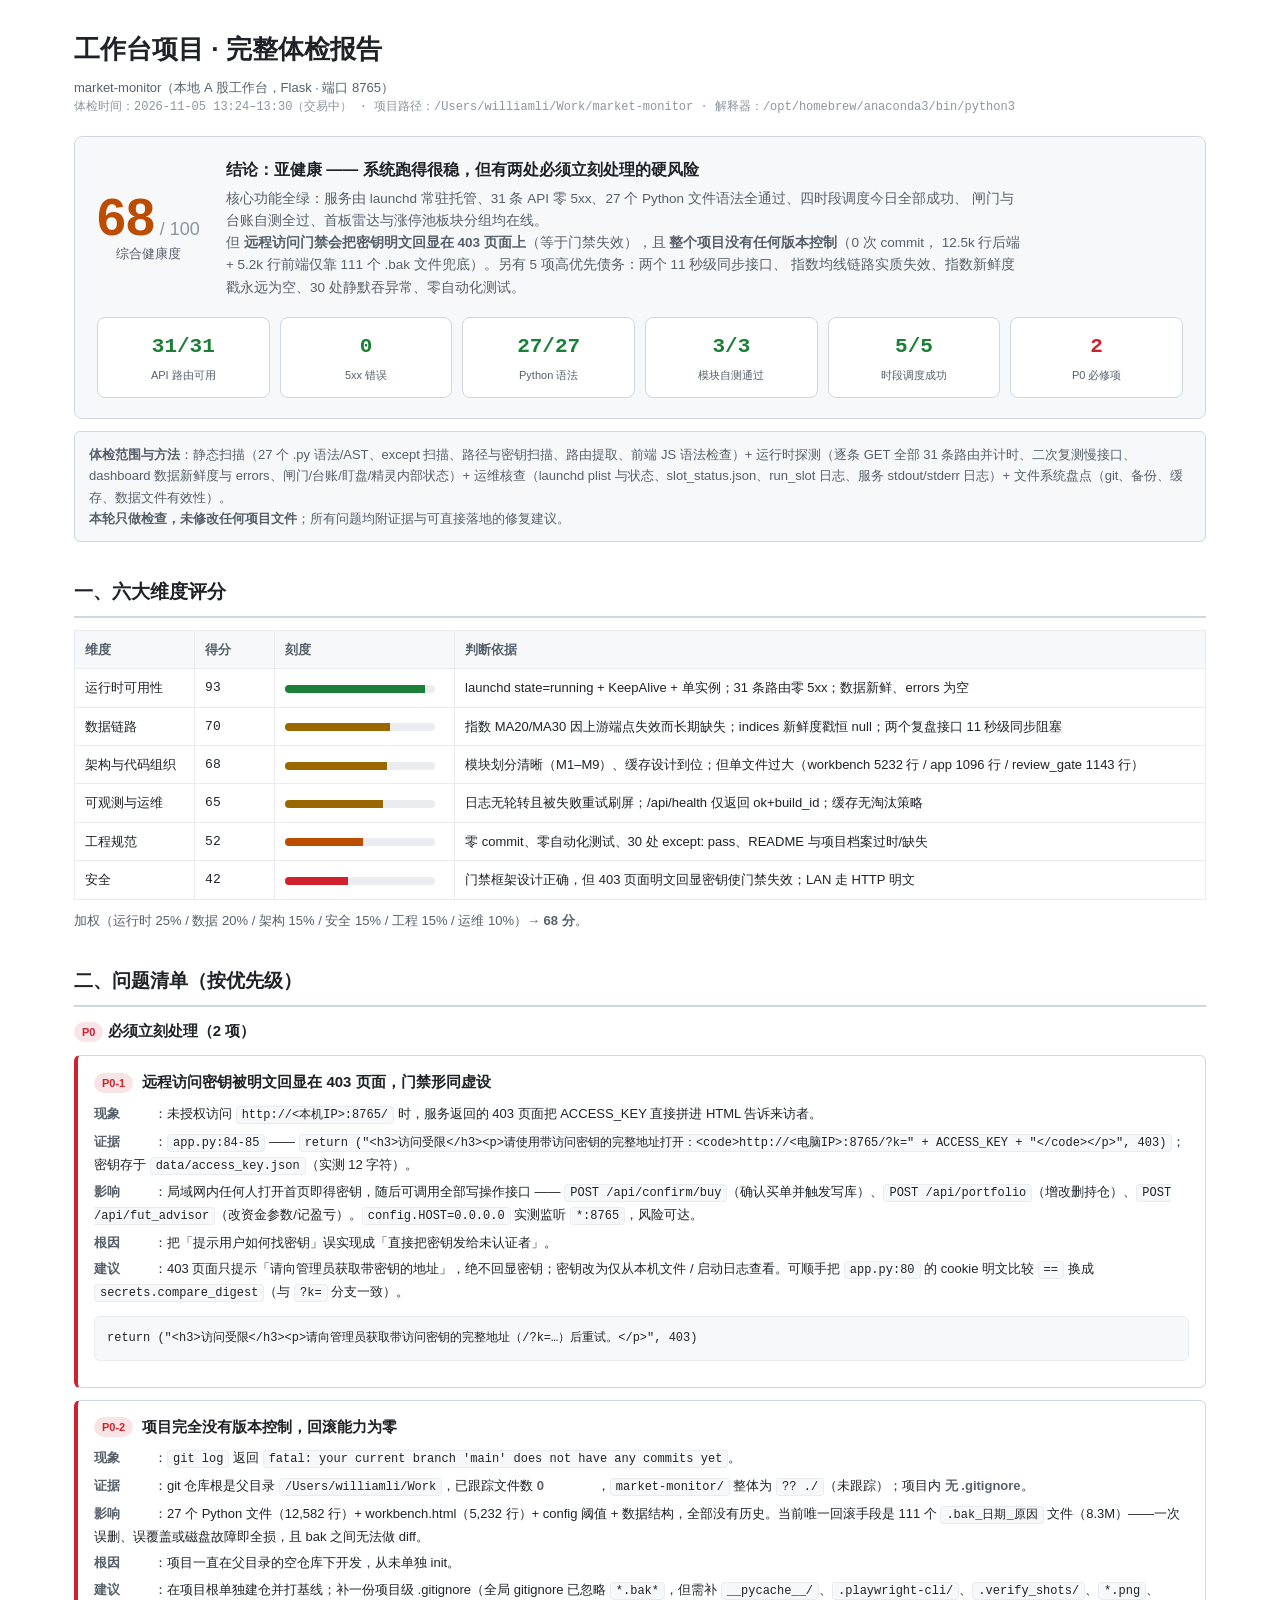
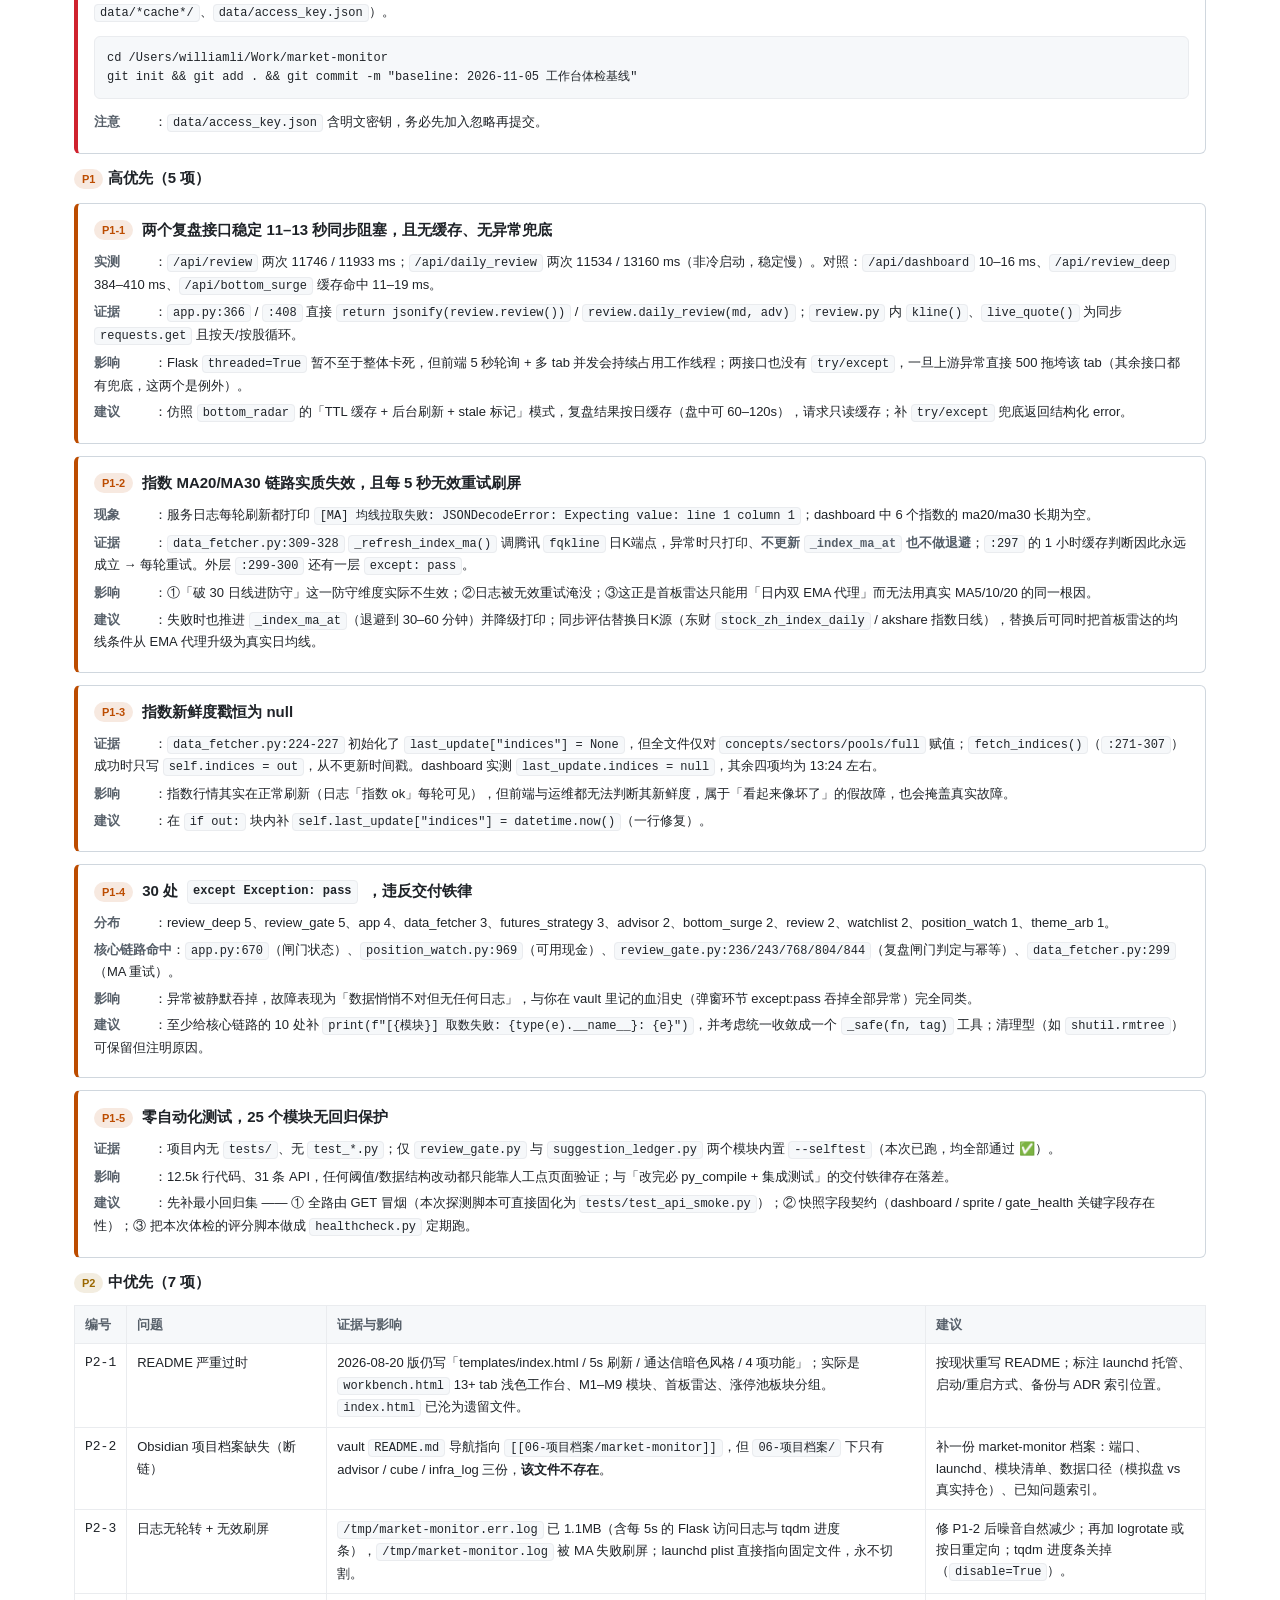
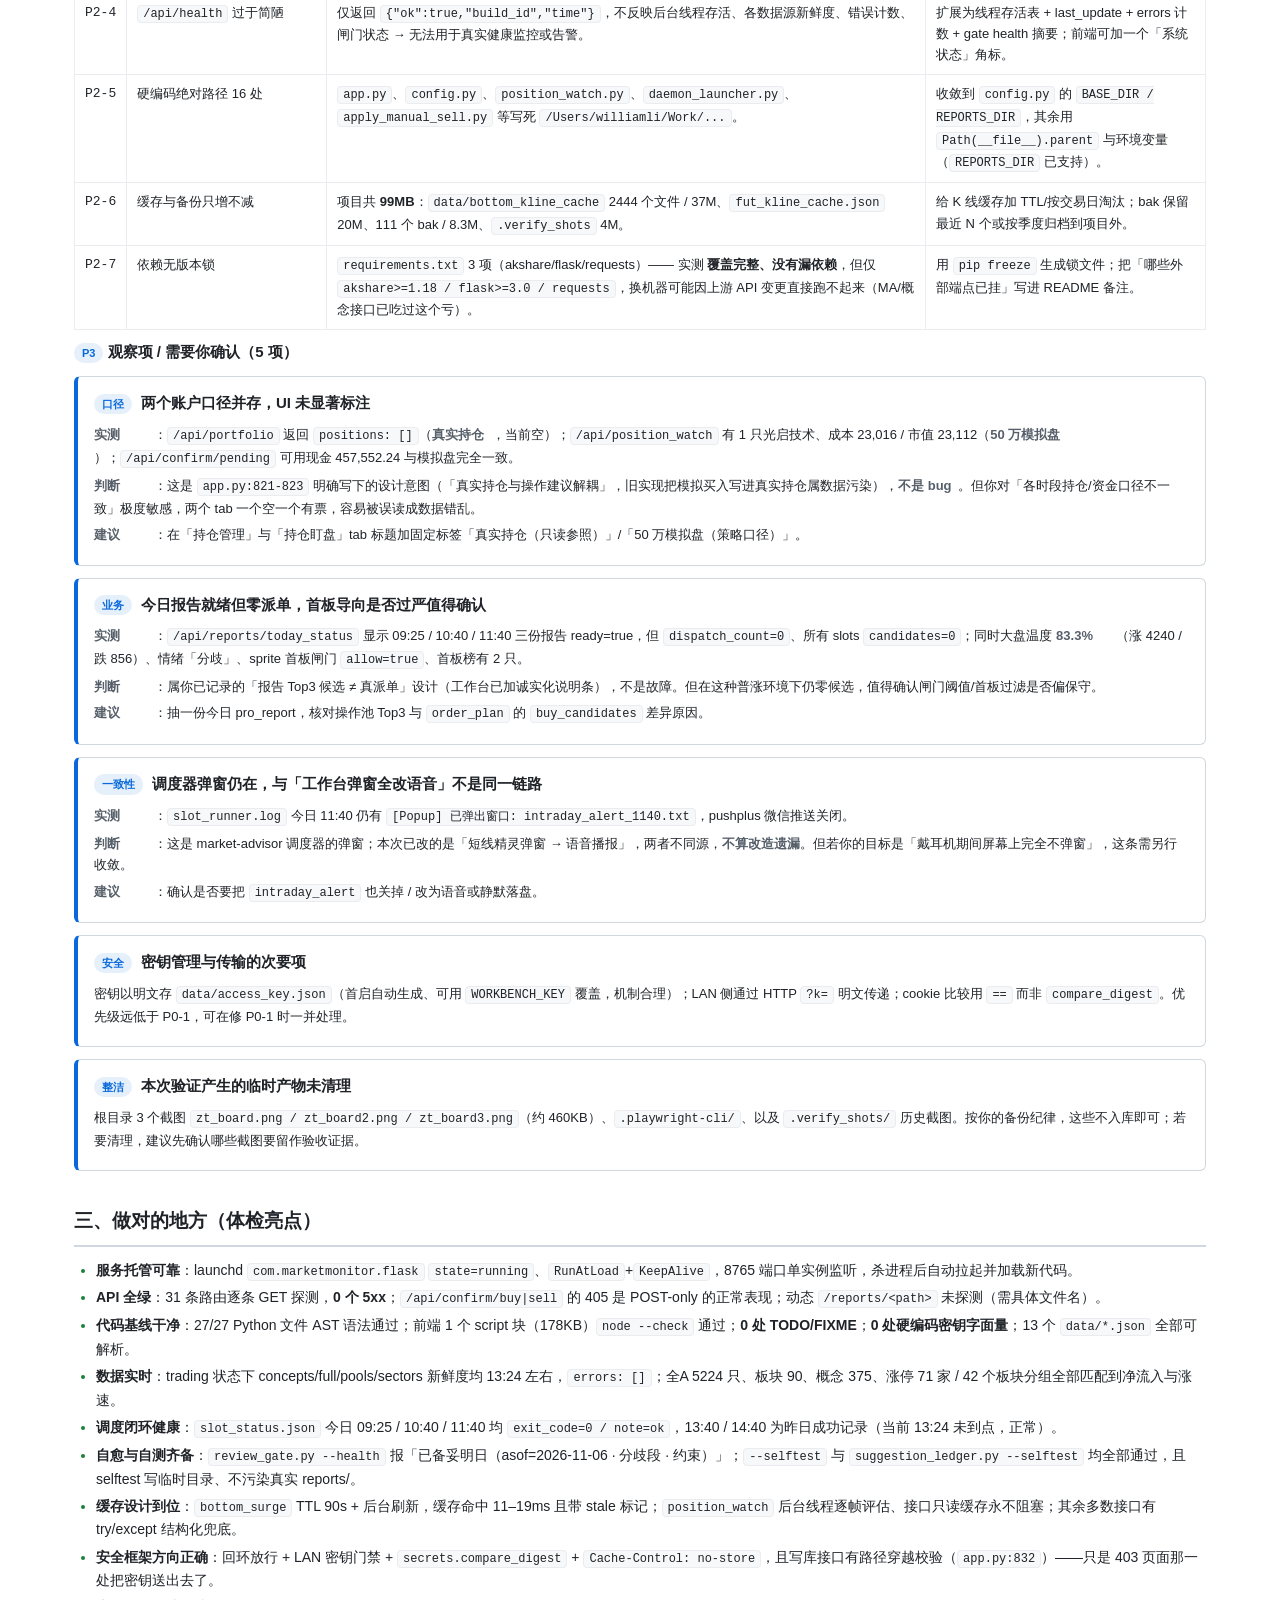
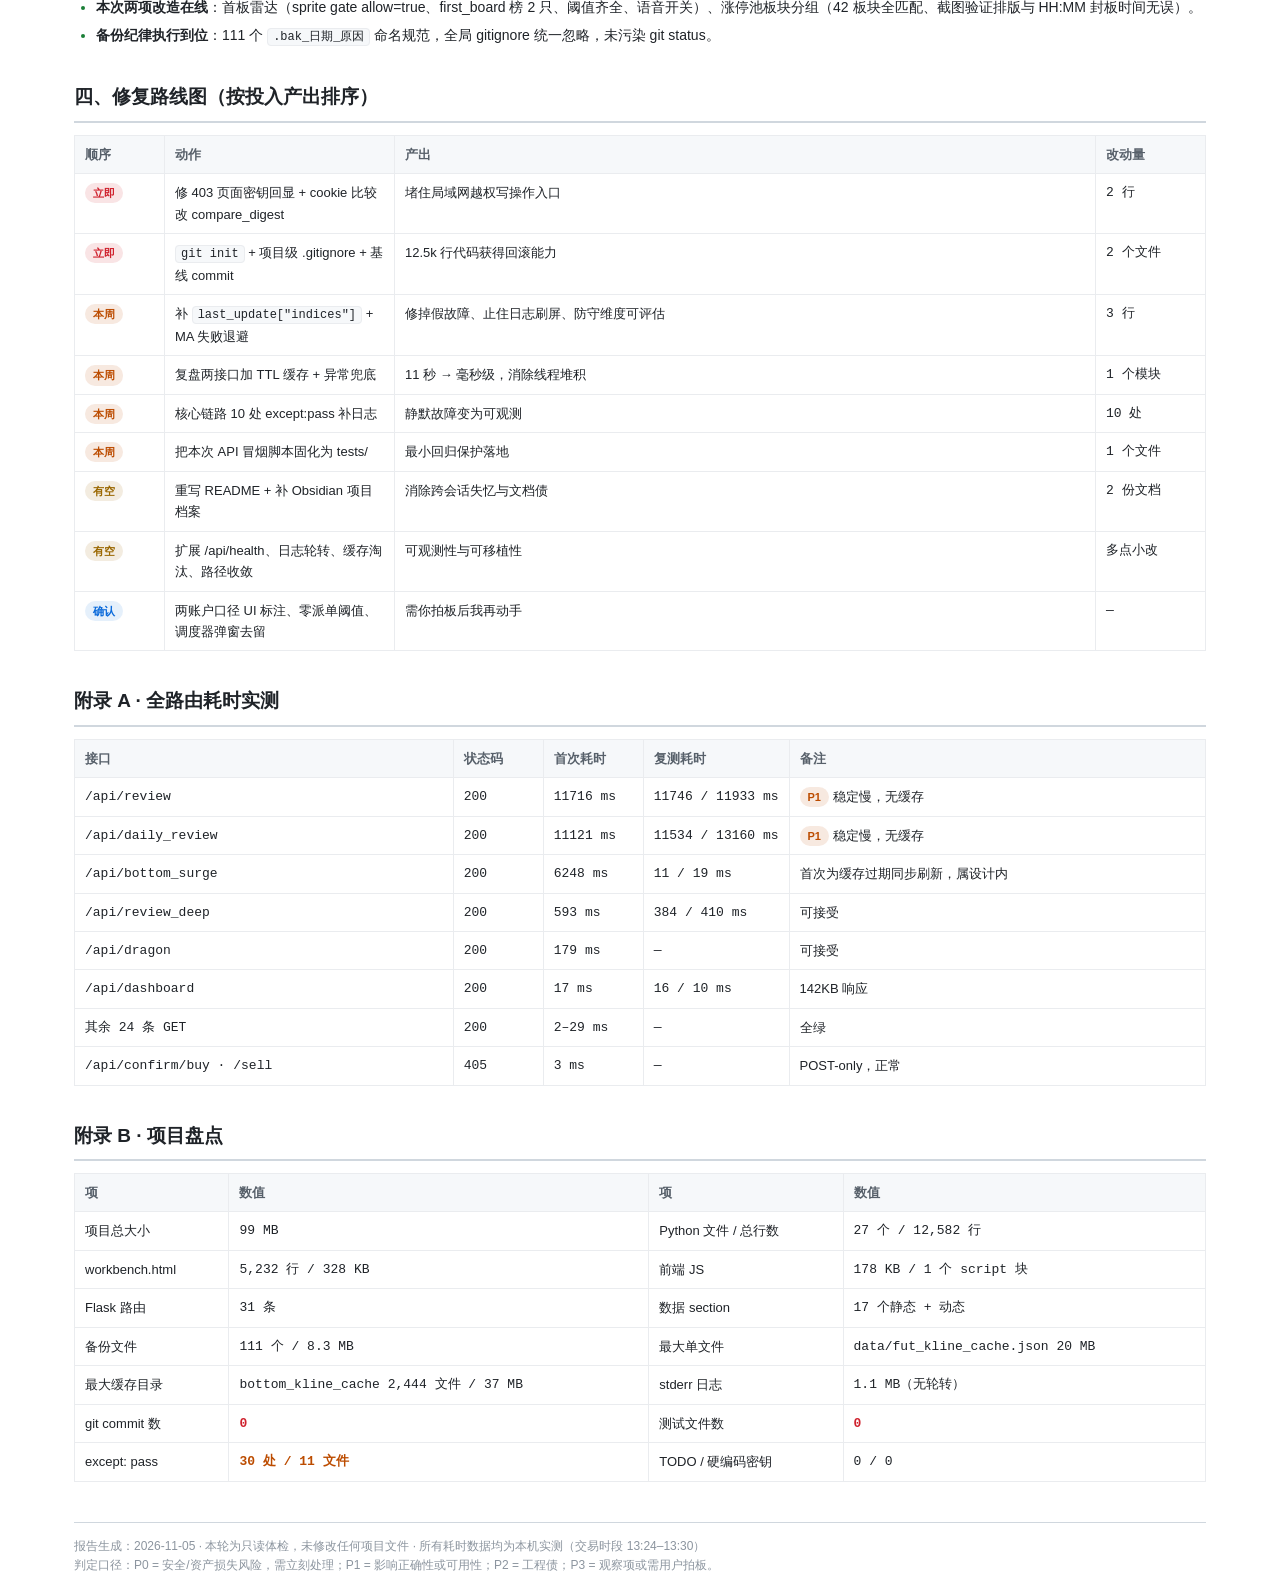
==== docs/health_check_20261105.html @ 5f01df8a "chore: 建立 market-monitor 版本控制基线 - 新增项目级 .gitignore：排除密钥、真实持仓、运行时缓存、验证截图、备份文件 - 修复 P0 门禁：403 页面不再明文回显" ====
<!DOCTYPE html>
<html lang="zh-CN">
<head>
<meta charset="UTF-8">
<meta name="viewport" content="width=device-width, initial-scale=1.0">
<title>工作台项目体检报告 · 2026-11-05</title>
<style>
  :root{
    --bg:#ffffff; --panel:#f6f8fa; --line:#d0d7de; --line2:#eaecef;
    --tx:#1f2328; --tx2:#57606a; --tx3:#8c959f;
    --p0:#cf222e; --p1:#bc4c00; --p2:#9a6700; --p3:#0969da; --ok:#1a7f37;
  }
  *{box-sizing:border-box}
  body{margin:0;background:var(--bg);color:var(--tx);
       font-family:-apple-system,BlinkMacSystemFont,"PingFang SC","Microsoft YaHei",Arial,sans-serif;
       font-size:14px;line-height:1.65}
  .wrap{max-width:1180px;margin:0 auto;padding:28px 24px 60px}
  h1{font-size:26px;margin:0 0 6px}
  h2{font-size:19px;margin:34px 0 12px;padding-bottom:8px;border-bottom:2px solid var(--line)}
  h3{font-size:15px;margin:0 0 8px}
  p{margin:8px 0}
  .sub{color:var(--tx2);font-size:13px}
  .meta{color:var(--tx3);font-size:12px;font-family:ui-monospace,SFMono-Regular,Menlo,monospace}
  .hero{background:var(--panel);border:1px solid var(--line);border-radius:8px;padding:20px 22px;margin-top:18px}
  .score-wrap{display:flex;align-items:center;gap:26px;flex-wrap:wrap}
  .score{font-size:52px;font-weight:700;line-height:1;color:var(--p1)}
  .score small{font-size:18px;color:var(--tx3);font-weight:400}
  .verdict{font-size:16px;font-weight:600;margin-bottom:4px}
  .verdict-detail{color:var(--tx2);font-size:13.5px;max-width:800px}
  .kpis{display:grid;grid-template-columns:repeat(6,1fr);gap:10px;margin-top:18px}
  @media(max-width:820px){.kpis{grid-template-columns:repeat(3,1fr)}.score-wrap{gap:14px}}
  .kpi{background:#fff;border:1px solid var(--line);border-radius:8px;padding:12px 10px;text-align:center}
  .kpi .v{font-size:21px;font-weight:700;font-family:ui-monospace,SFMono-Regular,Menlo,monospace}
  .kpi .l{font-size:11px;color:var(--tx2);margin-top:2px}
  .kpi.good .v{color:var(--ok)} .kpi.bad .v{color:var(--p0)} .kpi.warn .v{color:var(--p1)}
  table{width:100%;border-collapse:collapse;font-size:13px;margin:10px 0}
  th,td{border:1px solid var(--line2);padding:8px 10px;text-align:left;vertical-align:top}
  th{background:var(--panel);color:var(--tx2);font-weight:600;white-space:nowrap}
  td.num{font-family:ui-monospace,SFMono-Regular,Menlo,monospace;white-space:nowrap}
  .bar{display:inline-block;height:8px;border-radius:4px;background:var(--line2);width:150px;overflow:hidden;vertical-align:middle}
  .bar i{display:block;height:100%;background:var(--ok)}
  .tag{display:inline-block;font-size:11px;font-weight:700;padding:1px 8px;border-radius:10px;white-space:nowrap}
  .t-p0{background:rgba(207,34,46,.12);color:var(--p0)}
  .t-p1{background:rgba(188,76,0,.12);color:var(--p1)}
  .t-p2{background:rgba(154,103,0,.12);color:var(--p2)}
  .t-p3{background:rgba(9,105,218,.10);color:var(--p3)}
  .t-ok{background:rgba(26,127,55,.12);color:var(--ok)}
  .issue{border:1px solid var(--line);border-left:4px solid var(--line);border-radius:6px;
         padding:14px 16px;margin:12px 0;background:#fff}
  .issue.p0{border-left-color:var(--p0)} .issue.p1{border-left-color:var(--p1)}
  .issue.p2{border-left-color:var(--p2)} .issue.p3{border-left-color:var(--p3)}
  .issue h3{display:flex;align-items:center;gap:9px;flex-wrap:wrap}
  .issue .row{margin:5px 0;font-size:13px}
  .issue .row b{display:inline-block;min-width:60px;color:var(--tx2);font-weight:600}
  code{background:var(--panel);border:1px solid var(--line2);border-radius:4px;padding:1px 5px;
       font-family:ui-monospace,SFMono-Regular,Menlo,monospace;font-size:12px}
  pre{background:var(--panel);border:1px solid var(--line2);border-radius:6px;padding:12px;
      overflow-x:auto;font-family:ui-monospace,SFMono-Regular,Menlo,monospace;font-size:12px;line-height:1.55}
  ul{margin:8px 0;padding-left:22px} li{margin:4px 0}
  .good-list li::marker{color:var(--ok)}
  .note{background:var(--panel);border:1px solid var(--line);border-radius:6px;padding:12px 14px;
        font-size:13px;color:var(--tx2);margin:12px 0}
  .foot{margin-top:40px;border-top:1px solid var(--line);padding-top:14px;color:var(--tx3);font-size:12px}
</style>
</head>
<body>
<div class="wrap">

<h1>工作台项目 · 完整体检报告</h1>
<div class="sub">market-monitor（本地 A 股工作台，Flask · 端口 8765）</div>
<div class="meta">体检时间：2026-11-05 13:24–13:30（交易中） · 项目路径：/Users/williamli/Work/market-monitor · 解释器：/opt/homebrew/anaconda3/bin/python3</div>

<div class="hero">
  <div class="score-wrap">
    <div><div class="score">68<small> / 100</small></div><div class="sub" style="text-align:center">综合健康度</div></div>
    <div>
      <div class="verdict">结论：亚健康 —— 系统跑得很稳，但有两处必须立刻处理的硬风险</div>
      <div class="verdict-detail">
        核心功能全绿：服务由 launchd 常驻托管、31 条 API 零 5xx、27 个 Python 文件语法全通过、四时段调度今日全部成功、
        闸门与台账自测全过、首板雷达与涨停池板块分组均在线。<br>
        但 <b>远程访问门禁会把密钥明文回显在 403 页面上</b>（等于门禁失效），且 <b>整个项目没有任何版本控制</b>（0 次 commit，
        12.5k 行后端 + 5.2k 行前端仅靠 111 个 .bak 文件兜底）。另有 5 项高优先债务：两个 11 秒级同步接口、
        指数均线链路实质失效、指数新鲜度戳永远为空、30 处静默吞异常、零自动化测试。
      </div>
    </div>
  </div>
  <div class="kpis">
    <div class="kpi good"><div class="v">31/31</div><div class="l">API 路由可用</div></div>
    <div class="kpi good"><div class="v">0</div><div class="l">5xx 错误</div></div>
    <div class="kpi good"><div class="v">27/27</div><div class="l">Python 语法</div></div>
    <div class="kpi good"><div class="v">3/3</div><div class="l">模块自测通过</div></div>
    <div class="kpi good"><div class="v">5/5</div><div class="l">时段调度成功</div></div>
    <div class="kpi bad"><div class="v">2</div><div class="l">P0 必修项</div></div>
  </div>
</div>

<div class="note">
  <b>体检范围与方法</b>：静态扫描（27 个 .py 语法/AST、except 扫描、路径与密钥扫描、路由提取、前端 JS 语法检查）+
  运行时探测（逐条 GET 全部 31 条路由并计时、二次复测慢接口、dashboard 数据新鲜度与 errors、闸门/台账/盯盘/精灵内部状态）+
  运维核查（launchd plist 与状态、slot_status.json、run_slot 日志、服务 stdout/stderr 日志）+ 文件系统盘点（git、备份、缓存、数据文件有效性）。<br>
  <b>本轮只做检查，未修改任何项目文件</b>；所有问题均附证据与可直接落地的修复建议。
</div>

<h2>一、六大维度评分</h2>
<table>
  <thead><tr><th>维度</th><th style="width:80px">得分</th><th style="width:180px">刻度</th><th>判断依据</th></tr></thead>
  <tbody>
    <tr><td>运行时可用性</td><td class="num">93</td><td><span class="bar"><i style="width:93%"></i></span></td><td>launchd state=running + KeepAlive + 单实例；31 条路由零 5xx；数据新鲜、errors 为空</td></tr>
    <tr><td>数据链路</td><td class="num">70</td><td><span class="bar"><i style="width:70%;background:var(--p2)"></i></span></td><td>指数 MA20/MA30 因上游端点失效而长期缺失；indices 新鲜度戳恒 null；两个复盘接口 11 秒级同步阻塞</td></tr>
    <tr><td>架构与代码组织</td><td class="num">68</td><td><span class="bar"><i style="width:68%;background:var(--p2)"></i></span></td><td>模块划分清晰（M1–M9）、缓存设计到位；但单文件过大（workbench 5232 行 / app 1096 行 / review_gate 1143 行）</td></tr>
    <tr><td>可观测与运维</td><td class="num">65</td><td><span class="bar"><i style="width:65%;background:var(--p2)"></i></span></td><td>日志无轮转且被失败重试刷屏；/api/health 仅返回 ok+build_id；缓存无淘汰策略</td></tr>
    <tr><td>工程规范</td><td class="num">52</td><td><span class="bar"><i style="width:52%;background:var(--p1)"></i></span></td><td>零 commit、零自动化测试、30 处 except: pass、README 与项目档案过时/缺失</td></tr>
    <tr><td>安全</td><td class="num">42</td><td><span class="bar"><i style="width:42%;background:var(--p0)"></i></span></td><td>门禁框架设计正确，但 403 页面明文回显密钥使门禁失效；LAN 走 HTTP 明文</td></tr>
  </tbody>
</table>
<p class="sub">加权（运行时 25% / 数据 20% / 架构 15% / 安全 15% / 工程 15% / 运维 10%）→ <b>68 分</b>。</p>

<h2>二、问题清单（按优先级）</h2>

<h3><span class="tag t-p0">P0</span> 必须立刻处理（2 项）</h3>

<div class="issue p0">
  <h3><span class="tag t-p0">P0-1</span> 远程访问密钥被明文回显在 403 页面，门禁形同虚设</h3>
  <div class="row"><b>现象</b>：未授权访问 <code>http://&lt;本机IP&gt;:8765/</code> 时，服务返回的 403 页面把 ACCESS_KEY 直接拼进 HTML 告诉来访者。</div>
  <div class="row"><b>证据</b>：<code>app.py:84-85</code> —— <code>return ("&lt;h3&gt;访问受限&lt;/h3&gt;&lt;p&gt;请使用带访问密钥的完整地址打开：&lt;code&gt;http://&lt;电脑IP&gt;:8765/?k=" + ACCESS_KEY + "&lt;/code&gt;&lt;/p&gt;", 403)</code>；密钥存于 <code>data/access_key.json</code>（实测 12 字符）。</div>
  <div class="row"><b>影响</b>：局域网内任何人打开首页即得密钥，随后可调用全部写操作接口 —— <code>POST /api/confirm/buy</code>（确认买单并触发写库）、<code>POST /api/portfolio</code>（增改删持仓）、<code>POST /api/fut_advisor</code>（改资金参数/记盈亏）。<code>config.HOST=0.0.0.0</code> 实测监听 <code>*:8765</code>，风险可达。</div>
  <div class="row"><b>根因</b>：把「提示用户如何找密钥」误实现成「直接把密钥发给未认证者」。</div>
  <div class="row"><b>建议</b>：403 页面只提示「请向管理员获取带密钥的地址」，绝不回显密钥；密钥改为仅从本机文件 / 启动日志查看。可顺手把 <code>app.py:80</code> 的 cookie 明文比较 <code>==</code> 换成 <code>secrets.compare_digest</code>（与 <code>?k=</code> 分支一致）。</div>
  <pre>return ("&lt;h3&gt;访问受限&lt;/h3&gt;&lt;p&gt;请向管理员获取带访问密钥的完整地址（/?k=…）后重试。&lt;/p&gt;", 403)</pre>
</div>

<div class="issue p0">
  <h3><span class="tag t-p0">P0-2</span> 项目完全没有版本控制，回滚能力为零</h3>
  <div class="row"><b>现象</b>：<code>git log</code> 返回 <code>fatal: your current branch 'main' does not have any commits yet</code>。</div>
  <div class="row"><b>证据</b>：git 仓库根是父目录 <code>/Users/williamli/Work</code>，已跟踪文件数 <b>0</b>，<code>market-monitor/</code> 整体为 <code>?? ./</code>（未跟踪）；项目内 <b>无 .gitignore</b>。</div>
  <div class="row"><b>影响</b>：27 个 Python 文件（12,582 行）+ workbench.html（5,232 行）+ config 阈值 + 数据结构，全部没有历史。当前唯一回滚手段是 111 个 <code>.bak_日期_原因</code> 文件（8.3M）——一次误删、误覆盖或磁盘故障即全损，且 bak 之间无法做 diff。</div>
  <div class="row"><b>根因</b>：项目一直在父目录的空仓库下开发，从未单独 init。</div>
  <div class="row"><b>建议</b>：在项目根单独建仓并打基线；补一份项目级 .gitignore（全局 gitignore 已忽略 <code>*.bak*</code>，但需补 <code>__pycache__/</code>、<code>.playwright-cli/</code>、<code>.verify_shots/</code>、<code>*.png</code>、<code>data/*cache*/</code>、<code>data/access_key.json</code>）。</div>
  <pre>cd /Users/williamli/Work/market-monitor
git init &amp;&amp; git add . &amp;&amp; git commit -m "baseline: 2026-11-05 工作台体检基线"</pre>
  <div class="row"><b>注意</b>：<code>data/access_key.json</code> 含明文密钥，务必先加入忽略再提交。</div>
</div>

<h3><span class="tag t-p1">P1</span> 高优先（5 项）</h3>

<div class="issue p1">
  <h3><span class="tag t-p1">P1-1</span> 两个复盘接口稳定 11–13 秒同步阻塞，且无缓存、无异常兜底</h3>
  <div class="row"><b>实测</b>：<code>/api/review</code> 两次 11746 / 11933 ms；<code>/api/daily_review</code> 两次 11534 / 13160 ms（非冷启动，稳定慢）。对照：<code>/api/dashboard</code> 10–16 ms、<code>/api/review_deep</code> 384–410 ms、<code>/api/bottom_surge</code> 缓存命中 11–19 ms。</div>
  <div class="row"><b>证据</b>：<code>app.py:366</code> / <code>:408</code> 直接 <code>return jsonify(review.review())</code> / <code>review.daily_review(md, adv)</code>；<code>review.py</code> 内 <code>kline()</code>、<code>live_quote()</code> 为同步 <code>requests.get</code> 且按天/按股循环。</div>
  <div class="row"><b>影响</b>：Flask <code>threaded=True</code> 暂不至于整体卡死，但前端 5 秒轮询 + 多 tab 并发会持续占用工作线程；两接口也没有 <code>try/except</code>，一旦上游异常直接 500 拖垮该 tab（其余接口都有兜底，这两个是例外）。</div>
  <div class="row"><b>建议</b>：仿照 <code>bottom_radar</code> 的「TTL 缓存 + 后台刷新 + stale 标记」模式，复盘结果按日缓存（盘中可 60–120s），请求只读缓存；补 <code>try/except</code> 兜底返回结构化 error。</div>
</div>

<div class="issue p1">
  <h3><span class="tag t-p1">P1-2</span> 指数 MA20/MA30 链路实质失效，且每 5 秒无效重试刷屏</h3>
  <div class="row"><b>现象</b>：服务日志每轮刷新都打印 <code>[MA] 均线拉取失败: JSONDecodeError: Expecting value: line 1 column 1</code>；dashboard 中 6 个指数的 ma20/ma30 长期为空。</div>
  <div class="row"><b>证据</b>：<code>data_fetcher.py:309-328</code> <code>_refresh_index_ma()</code> 调腾讯 <code>fqkline</code> 日K端点，异常时只打印、<b>不更新 <code>_index_ma_at</code> 也不做退避</b>；<code>:297</code> 的 1 小时缓存判断因此永远成立 → 每轮重试。外层 <code>:299-300</code> 还有一层 <code>except: pass</code>。</div>
  <div class="row"><b>影响</b>：①「破 30 日线进防守」这一防守维度实际不生效；②日志被无效重试淹没；③这正是首板雷达只能用「日内双 EMA 代理」而无法用真实 MA5/10/20 的同一根因。</div>
  <div class="row"><b>建议</b>：失败时也推进 <code>_index_ma_at</code>（退避到 30–60 分钟）并降级打印；同步评估替换日K源（东财 <code>stock_zh_index_daily</code> / akshare 指数日线），替换后可同时把首板雷达的均线条件从 EMA 代理升级为真实日均线。</div>
</div>

<div class="issue p1">
  <h3><span class="tag t-p1">P1-3</span> 指数新鲜度戳恒为 null</h3>
  <div class="row"><b>证据</b>：<code>data_fetcher.py:224-227</code> 初始化了 <code>last_update["indices"] = None</code>，但全文件仅对 <code>concepts/sectors/pools/full</code> 赋值；<code>fetch_indices()</code>（<code>:271-307</code>）成功时只写 <code>self.indices = out</code>，从不更新时间戳。dashboard 实测 <code>last_update.indices = null</code>，其余四项均为 13:24 左右。</div>
  <div class="row"><b>影响</b>：指数行情其实在正常刷新（日志「指数 ok」每轮可见），但前端与运维都无法判断其新鲜度，属于「看起来像坏了」的假故障，也会掩盖真实故障。</div>
  <div class="row"><b>建议</b>：在 <code>if out:</code> 块内补 <code>self.last_update["indices"] = datetime.now()</code>（一行修复）。</div>
</div>

<div class="issue p1">
  <h3><span class="tag t-p1">P1-4</span> 30 处 <code>except Exception: pass</code>，违反交付铁律</h3>
  <div class="row"><b>分布</b>：review_deep 5、review_gate 5、app 4、data_fetcher 3、futures_strategy 3、advisor 2、bottom_surge 2、review 2、watchlist 2、position_watch 1、theme_arb 1。</div>
  <div class="row"><b>核心链路命中</b>：<code>app.py:670</code>（闸门状态）、<code>position_watch.py:969</code>（可用现金）、<code>review_gate.py:236/243/768/804/844</code>（复盘闸门判定与幂等）、<code>data_fetcher.py:299</code>（MA 重试）。</div>
  <div class="row"><b>影响</b>：异常被静默吞掉，故障表现为「数据悄悄不对但无任何日志」，与你在 vault 里记的血泪史（弹窗环节 except:pass 吞掉全部异常）完全同类。</div>
  <div class="row"><b>建议</b>：至少给核心链路的 10 处补 <code>print(f"[{模块}] 取数失败: {type(e).__name__}: {e}")</code>，并考虑统一收敛成一个 <code>_safe(fn, tag)</code> 工具；清理型（如 <code>shutil.rmtree</code>）可保留但注明原因。</div>
</div>

<div class="issue p1">
  <h3><span class="tag t-p1">P1-5</span> 零自动化测试，25 个模块无回归保护</h3>
  <div class="row"><b>证据</b>：项目内无 <code>tests/</code>、无 <code>test_*.py</code>；仅 <code>review_gate.py</code> 与 <code>suggestion_ledger.py</code> 两个模块内置 <code>--selftest</code>（本次已跑，均全部通过 ✅）。</div>
  <div class="row"><b>影响</b>：12.5k 行代码、31 条 API，任何阈值/数据结构改动都只能靠人工点页面验证；与「改完必 py_compile + 集成测试」的交付铁律存在落差。</div>
  <div class="row"><b>建议</b>：先补最小回归集 —— ① 全路由 GET 冒烟（本次探测脚本可直接固化为 <code>tests/test_api_smoke.py</code>）；② 快照字段契约（dashboard / sprite / gate_health 关键字段存在性）；③ 把本次体检的评分脚本做成 <code>healthcheck.py</code> 定期跑。</div>
</div>

<h3><span class="tag t-p2">P2</span> 中优先（7 项）</h3>
<table>
  <thead><tr><th style="width:44px">编号</th><th style="width:200px">问题</th><th>证据与影响</th><th style="width:280px">建议</th></tr></thead>
  <tbody>
    <tr><td class="num">P2-1</td><td>README 严重过时</td><td>2026-08-20 版仍写「templates/index.html / 5s 刷新 / 通达信暗色风格 / 4 项功能」；实际是 <code>workbench.html</code> 13+ tab 浅色工作台、M1–M9 模块、首板雷达、涨停池板块分组。<code>index.html</code> 已沦为遗留文件。</td><td>按现状重写 README；标注 launchd 托管、启动/重启方式、备份与 ADR 索引位置。</td></tr>
    <tr><td class="num">P2-2</td><td>Obsidian 项目档案缺失（断链）</td><td>vault <code>README.md</code> 导航指向 <code>[[06-项目档案/market-monitor]]</code>，但 <code>06-项目档案/</code> 下只有 advisor / cube / infra_log 三份，<b>该文件不存在</b>。</td><td>补一份 market-monitor 档案：端口、launchd、模块清单、数据口径（模拟盘 vs 真实持仓）、已知问题索引。</td></tr>
    <tr><td class="num">P2-3</td><td>日志无轮转 + 无效刷屏</td><td><code>/tmp/market-monitor.err.log</code> 已 1.1MB（含每 5s 的 Flask 访问日志与 tqdm 进度条），<code>/tmp/market-monitor.log</code> 被 MA 失败刷屏；launchd plist 直接指向固定文件，永不切割。</td><td>修 P1-2 后噪音自然减少；再加 logrotate 或按日重定向；tqdm 进度条关掉（<code>disable=True</code>）。</td></tr>
    <tr><td class="num">P2-4</td><td><code>/api/health</code> 过于简陋</td><td>仅返回 <code>{"ok":true,"build_id","time"}</code>，不反映后台线程存活、各数据源新鲜度、错误计数、闸门状态 → 无法用于真实健康监控或告警。</td><td>扩展为线程存活表 + last_update + errors 计数 + gate health 摘要；前端可加一个「系统状态」角标。</td></tr>
    <tr><td class="num">P2-5</td><td>硬编码绝对路径 16 处</td><td><code>app.py</code>、<code>config.py</code>、<code>position_watch.py</code>、<code>daemon_launcher.py</code>、<code>apply_manual_sell.py</code> 等写死 <code>/Users/williamli/Work/...</code>。</td><td>收敛到 <code>config.py</code> 的 <code>BASE_DIR / REPORTS_DIR</code>，其余用 <code>Path(__file__).parent</code> 与环境变量（<code>REPORTS_DIR</code> 已支持）。</td></tr>
    <tr><td class="num">P2-6</td><td>缓存与备份只增不减</td><td>项目共 <b>99MB</b>：<code>data/bottom_kline_cache</code> 2444 个文件 / 37M、<code>fut_kline_cache.json</code> 20M、111 个 bak / 8.3M、<code>.verify_shots</code> 4M。</td><td>给 K 线缓存加 TTL/按交易日淘汰；bak 保留最近 N 个或按季度归档到项目外。</td></tr>
    <tr><td class="num">P2-7</td><td>依赖无版本锁</td><td><code>requirements.txt</code> 3 项（akshare/flask/requests）—— 实测 <b>覆盖完整、没有漏依赖</b>，但仅 <code>akshare&gt;=1.18 / flask&gt;=3.0 / requests</code>，换机器可能因上游 API 变更直接跑不起来（MA/概念接口已吃过这个亏）。</td><td>用 <code>pip freeze</code> 生成锁文件；把「哪些外部端点已挂」写进 README 备注。</td></tr>
  </tbody>
</table>

<h3><span class="tag t-p3">P3</span> 观察项 / 需要你确认（5 项）</h3>
<div class="issue p3">
  <h3><span class="tag t-p3">口径</span> 两个账户口径并存，UI 未显著标注</h3>
  <div class="row"><b>实测</b>：<code>/api/portfolio</code> 返回 <code>positions: []</code>（<b>真实持仓</b>，当前空）；<code>/api/position_watch</code> 有 1 只光启技术、成本 23,016 / 市值 23,112（<b>50 万模拟盘</b>）；<code>/api/confirm/pending</code> 可用现金 457,552.24 与模拟盘完全一致。</div>
  <div class="row"><b>判断</b>：这是 <code>app.py:821-823</code> 明确写下的设计意图（「真实持仓与操作建议解耦」，旧实现把模拟买入写进真实持仓属数据污染），<b>不是 bug</b>。但你对「各时段持仓/资金口径不一致」极度敏感，两个 tab 一个空一个有票，容易被误读成数据错乱。</div>
  <div class="row"><b>建议</b>：在「持仓管理」与「持仓盯盘」tab 标题加固定标签「真实持仓（只读参照）」/「50 万模拟盘（策略口径）」。</div>
</div>
<div class="issue p3">
  <h3><span class="tag t-p3">业务</span> 今日报告就绪但零派单，首板导向是否过严值得确认</h3>
  <div class="row"><b>实测</b>：<code>/api/reports/today_status</code> 显示 09:25 / 10:40 / 11:40 三份报告 ready=true，但 <code>dispatch_count=0</code>、所有 slots <code>candidates=0</code>；同时大盘温度 <b>83.3%</b>（涨 4240 / 跌 856）、情绪「分歧」、sprite 首板闸门 <code>allow=true</code>、首板榜有 2 只。</div>
  <div class="row"><b>判断</b>：属你已记录的「报告 Top3 候选 ≠ 真派单」设计（工作台已加诚实化说明条），不是故障。但在这种普涨环境下仍零候选，值得确认闸门阈值/首板过滤是否偏保守。</div>
  <div class="row"><b>建议</b>：抽一份今日 pro_report，核对操作池 Top3 与 <code>order_plan</code> 的 <code>buy_candidates</code> 差异原因。</div>
</div>
<div class="issue p3">
  <h3><span class="tag t-p3">一致性</span> 调度器弹窗仍在，与「工作台弹窗全改语音」不是同一链路</h3>
  <div class="row"><b>实测</b>：<code>slot_runner.log</code> 今日 11:40 仍有 <code>[Popup] 已弹出窗口: intraday_alert_1140.txt</code>，pushplus 微信推送关闭。</div>
  <div class="row"><b>判断</b>：这是 market-advisor 调度器的弹窗；本次已改的是「短线精灵弹窗 → 语音播报」，两者不同源，<b>不算改造遗漏</b>。但若你的目标是「戴耳机期间屏幕上完全不弹窗」，这条需另行收敛。</div>
  <div class="row"><b>建议</b>：确认是否要把 <code>intraday_alert</code> 也关掉 / 改为语音或静默落盘。</div>
</div>
<div class="issue p3">
  <h3><span class="tag t-p3">安全</span> 密钥管理与传输的次要项</h3>
  <div class="row">密钥以明文存 <code>data/access_key.json</code>（首启自动生成、可用 <code>WORKBENCH_KEY</code> 覆盖，机制合理）；LAN 侧通过 HTTP <code>?k=</code> 明文传递；cookie 比较用 <code>==</code> 而非 <code>compare_digest</code>。优先级远低于 P0-1，可在修 P0-1 时一并处理。</div>
</div>
<div class="issue p3">
  <h3><span class="tag t-p3">整洁</span> 本次验证产生的临时产物未清理</h3>
  <div class="row">根目录 3 个截图 <code>zt_board.png / zt_board2.png / zt_board3.png</code>（约 460KB）、<code>.playwright-cli/</code>、以及 <code>.verify_shots/</code> 历史截图。按你的备份纪律，这些不入库即可；若要清理，建议先确认哪些截图要留作验收证据。</div>
</div>

<h2>三、做对的地方（体检亮点）</h2>
<ul class="good-list">
  <li><b>服务托管可靠</b>：launchd <code>com.marketmonitor.flask</code> <code>state=running</code>、<code>RunAtLoad</code>+<code>KeepAlive</code>，8765 端口单实例监听，杀进程后自动拉起并加载新代码。</li>
  <li><b>API 全绿</b>：31 条路由逐条 GET 探测，<b>0 个 5xx</b>；<code>/api/confirm/buy|sell</code> 的 405 是 POST-only 的正常表现；动态 <code>/reports/&lt;path&gt;</code> 未探测（需具体文件名）。</li>
  <li><b>代码基线干净</b>：27/27 Python 文件 AST 语法通过；前端 1 个 script 块（178KB）<code>node --check</code> 通过；<b>0 处 TODO/FIXME</b>；<b>0 处硬编码密钥字面量</b>；13 个 <code>data/*.json</code> 全部可解析。</li>
  <li><b>数据实时</b>：trading 状态下 concepts/full/pools/sectors 新鲜度均 13:24 左右，<code>errors: []</code>；全A 5224 只、板块 90、概念 375、涨停 71 家 / 42 个板块分组全部匹配到净流入与涨速。</li>
  <li><b>调度闭环健康</b>：<code>slot_status.json</code> 今日 09:25 / 10:40 / 11:40 均 <code>exit_code=0 / note=ok</code>，13:40 / 14:40 为昨日成功记录（当前 13:24 未到点，正常）。</li>
  <li><b>自愈与自测齐备</b>：<code>review_gate.py --health</code> 报「已备妥明日（asof=2026-11-06 · 分歧段 · 约束）」；<code>--selftest</code> 与 <code>suggestion_ledger.py --selftest</code> 均全部通过，且 selftest 写临时目录、不污染真实 reports/。</li>
  <li><b>缓存设计到位</b>：<code>bottom_surge</code> TTL 90s + 后台刷新，缓存命中 11–19ms 且带 stale 标记；<code>position_watch</code> 后台线程逐帧评估、接口只读缓存永不阻塞；其余多数接口有 try/except 结构化兜底。</li>
  <li><b>安全框架方向正确</b>：回环放行 + LAN 密钥门禁 + <code>secrets.compare_digest</code> + <code>Cache-Control: no-store</code>，且写库接口有路径穿越校验（<code>app.py:832</code>）——只是 403 页面那一处把密钥送出去了。</li>
  <li><b>本次两项改造在线</b>：首板雷达（sprite gate allow=true、first_board 榜 2 只、阈值齐全、语音开关）、涨停池板块分组（42 板块全匹配、截图验证排版与 HH:MM 封板时间无误）。</li>
  <li><b>备份纪律执行到位</b>：111 个 <code>.bak_日期_原因</code> 命名规范，全局 gitignore 统一忽略，未污染 git status。</li>
</ul>

<h2>四、修复路线图（按投入产出排序）</h2>
<table>
  <thead><tr><th style="width:90px">顺序</th><th style="width:230px">动作</th><th>产出</th><th style="width:110px">改动量</th></tr></thead>
  <tbody>
    <tr><td><span class="tag t-p0">立即</span></td><td>修 403 页面密钥回显 + cookie 比较改 compare_digest</td><td>堵住局域网越权写操作入口</td><td class="num">2 行</td></tr>
    <tr><td><span class="tag t-p0">立即</span></td><td><code>git init</code> + 项目级 .gitignore + 基线 commit</td><td>12.5k 行代码获得回滚能力</td><td class="num">2 个文件</td></tr>
    <tr><td><span class="tag t-p1">本周</span></td><td>补 <code>last_update["indices"]</code> + MA 失败退避</td><td>修掉假故障、止住日志刷屏、防守维度可评估</td><td class="num">3 行</td></tr>
    <tr><td><span class="tag t-p1">本周</span></td><td>复盘两接口加 TTL 缓存 + 异常兜底</td><td>11 秒 → 毫秒级，消除线程堆积</td><td class="num">1 个模块</td></tr>
    <tr><td><span class="tag t-p1">本周</span></td><td>核心链路 10 处 except:pass 补日志</td><td>静默故障变为可观测</td><td class="num">10 处</td></tr>
    <tr><td><span class="tag t-p1">本周</span></td><td>把本次 API 冒烟脚本固化为 tests/</td><td>最小回归保护落地</td><td class="num">1 个文件</td></tr>
    <tr><td><span class="tag t-p2">有空</span></td><td>重写 README + 补 Obsidian 项目档案</td><td>消除跨会话失忆与文档债</td><td class="num">2 份文档</td></tr>
    <tr><td><span class="tag t-p2">有空</span></td><td>扩展 /api/health、日志轮转、缓存淘汰、路径收敛</td><td>可观测性与可移植性</td><td class="num">多点小改</td></tr>
    <tr><td><span class="tag t-p3">确认</span></td><td>两账户口径 UI 标注、零派单阈值、调度器弹窗去留</td><td>需你拍板后我再动手</td><td class="num">—</td></tr>
  </tbody>
</table>

<h2>附录 A · 全路由耗时实测</h2>
<table>
  <thead><tr><th>接口</th><th style="width:90px">状态码</th><th style="width:100px">首次耗时</th><th style="width:100px">复测耗时</th><th>备注</th></tr></thead>
  <tbody>
    <tr><td class="num">/api/review</td><td class="num">200</td><td class="num">11716 ms</td><td class="num">11746 / 11933 ms</td><td><span class="tag t-p1">P1</span> 稳定慢，无缓存</td></tr>
    <tr><td class="num">/api/daily_review</td><td class="num">200</td><td class="num">11121 ms</td><td class="num">11534 / 13160 ms</td><td><span class="tag t-p1">P1</span> 稳定慢，无缓存</td></tr>
    <tr><td class="num">/api/bottom_surge</td><td class="num">200</td><td class="num">6248 ms</td><td class="num">11 / 19 ms</td><td>首次为缓存过期同步刷新，属设计内</td></tr>
    <tr><td class="num">/api/review_deep</td><td class="num">200</td><td class="num">593 ms</td><td class="num">384 / 410 ms</td><td>可接受</td></tr>
    <tr><td class="num">/api/dragon</td><td class="num">200</td><td class="num">179 ms</td><td class="num">—</td><td>可接受</td></tr>
    <tr><td class="num">/api/dashboard</td><td class="num">200</td><td class="num">17 ms</td><td class="num">16 / 10 ms</td><td>142KB 响应</td></tr>
    <tr><td class="num">其余 24 条 GET</td><td class="num">200</td><td class="num">2–29 ms</td><td class="num">—</td><td>全绿</td></tr>
    <tr><td class="num">/api/confirm/buy · /sell</td><td class="num">405</td><td class="num">3 ms</td><td class="num">—</td><td>POST-only，正常</td></tr>
  </tbody>
</table>

<h2>附录 B · 项目盘点</h2>
<table>
  <thead><tr><th>项</th><th>数值</th><th>项</th><th>数值</th></tr></thead>
  <tbody>
    <tr><td>项目总大小</td><td class="num">99 MB</td><td>Python 文件 / 总行数</td><td class="num">27 个 / 12,582 行</td></tr>
    <tr><td>workbench.html</td><td class="num">5,232 行 / 328 KB</td><td>前端 JS</td><td class="num">178 KB / 1 个 script 块</td></tr>
    <tr><td>Flask 路由</td><td class="num">31 条</td><td>数据 section</td><td class="num">17 个静态 + 动态</td></tr>
    <tr><td>备份文件</td><td class="num">111 个 / 8.3 MB</td><td>最大单文件</td><td class="num">data/fut_kline_cache.json 20 MB</td></tr>
    <tr><td>最大缓存目录</td><td class="num">bottom_kline_cache 2,444 文件 / 37 MB</td><td>stderr 日志</td><td class="num">1.1 MB（无轮转）</td></tr>
    <tr><td>git commit 数</td><td class="num"><b style="color:var(--p0)">0</b></td><td>测试文件数</td><td class="num"><b style="color:var(--p0)">0</b></td></tr>
    <tr><td>except: pass</td><td class="num"><b style="color:var(--p1)">30 处 / 11 文件</b></td><td>TODO / 硬编码密钥</td><td class="num">0 / 0</td></tr>
  </tbody>
</table>

<div class="foot">
  报告生成：2026-11-05 · 本轮为只读体检，未修改任何项目文件 · 所有耗时数据均为本机实测（交易时段 13:24–13:30）<br>
  判定口径：P0 = 安全/资产损失风险，需立刻处理；P1 = 影响正确性或可用性；P2 = 工程债；P3 = 观察项或需用户拍板。
</div>

</div>
</body>
</html>
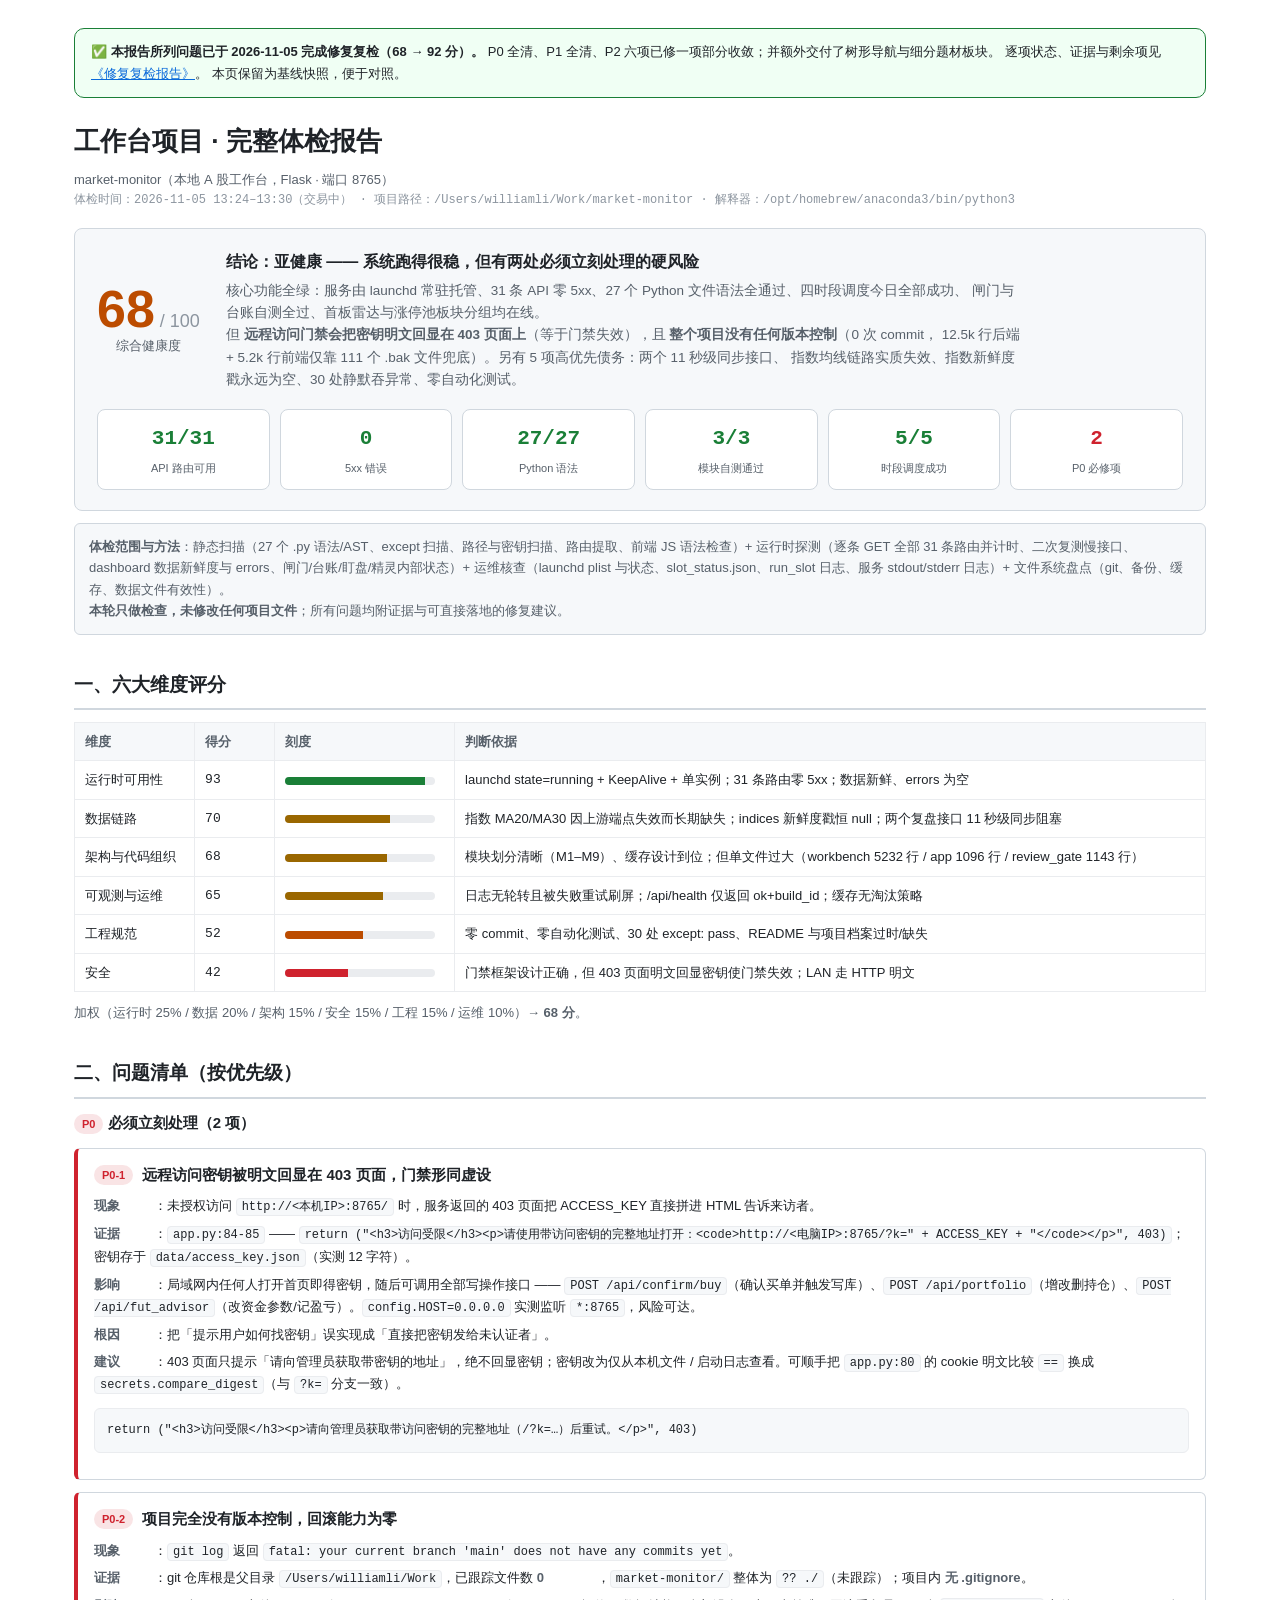
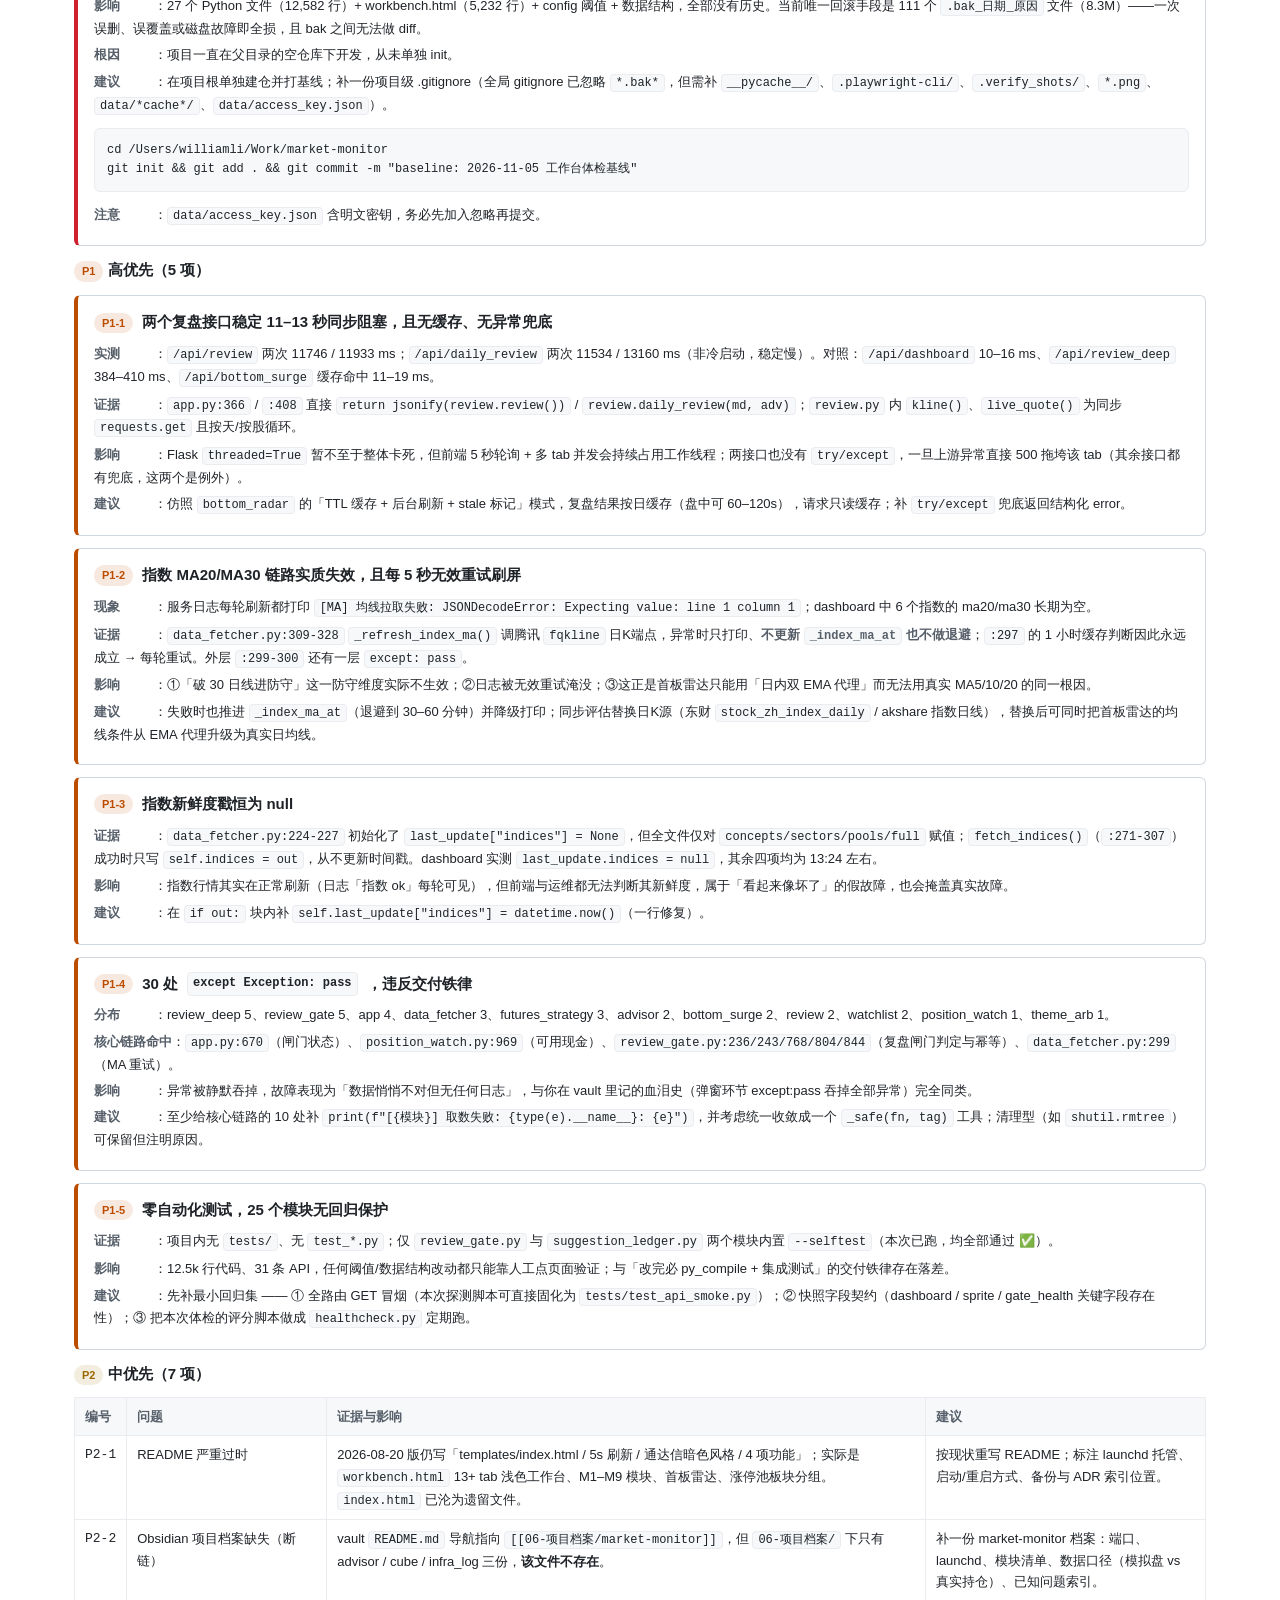
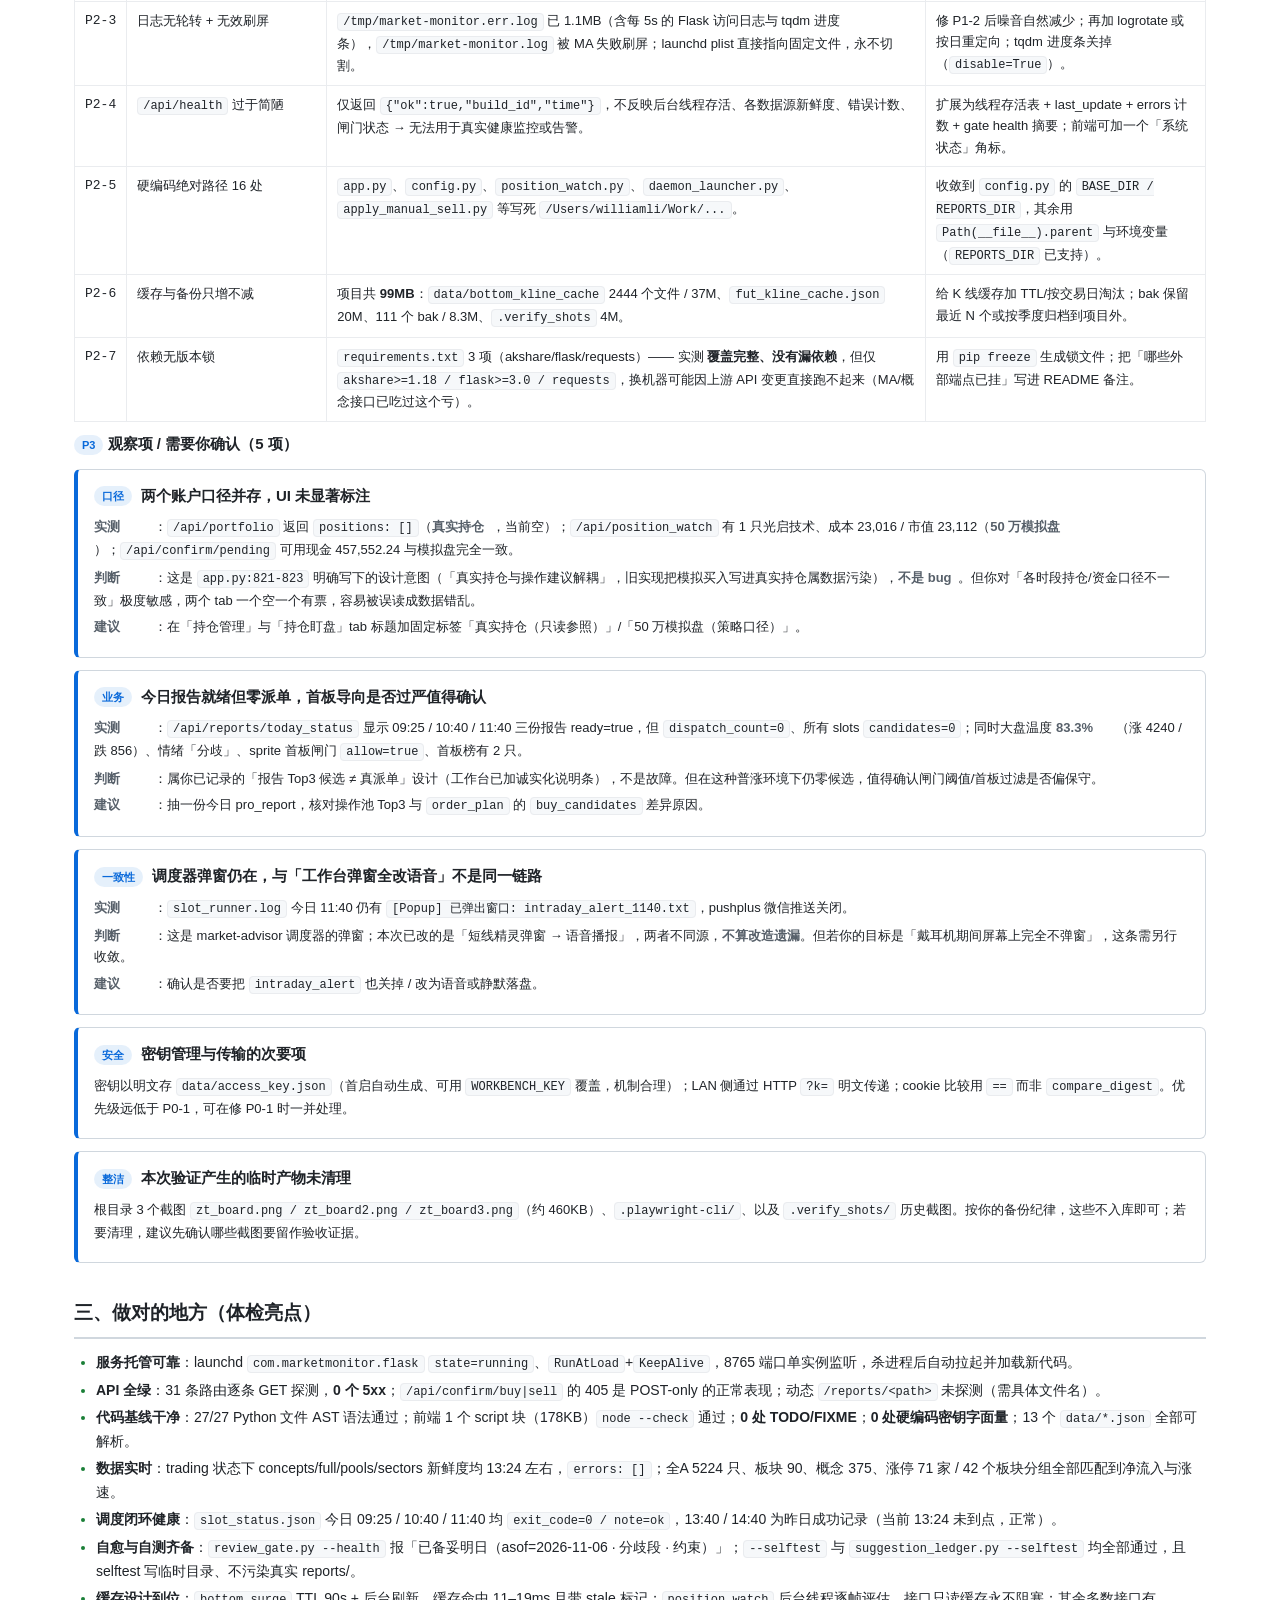
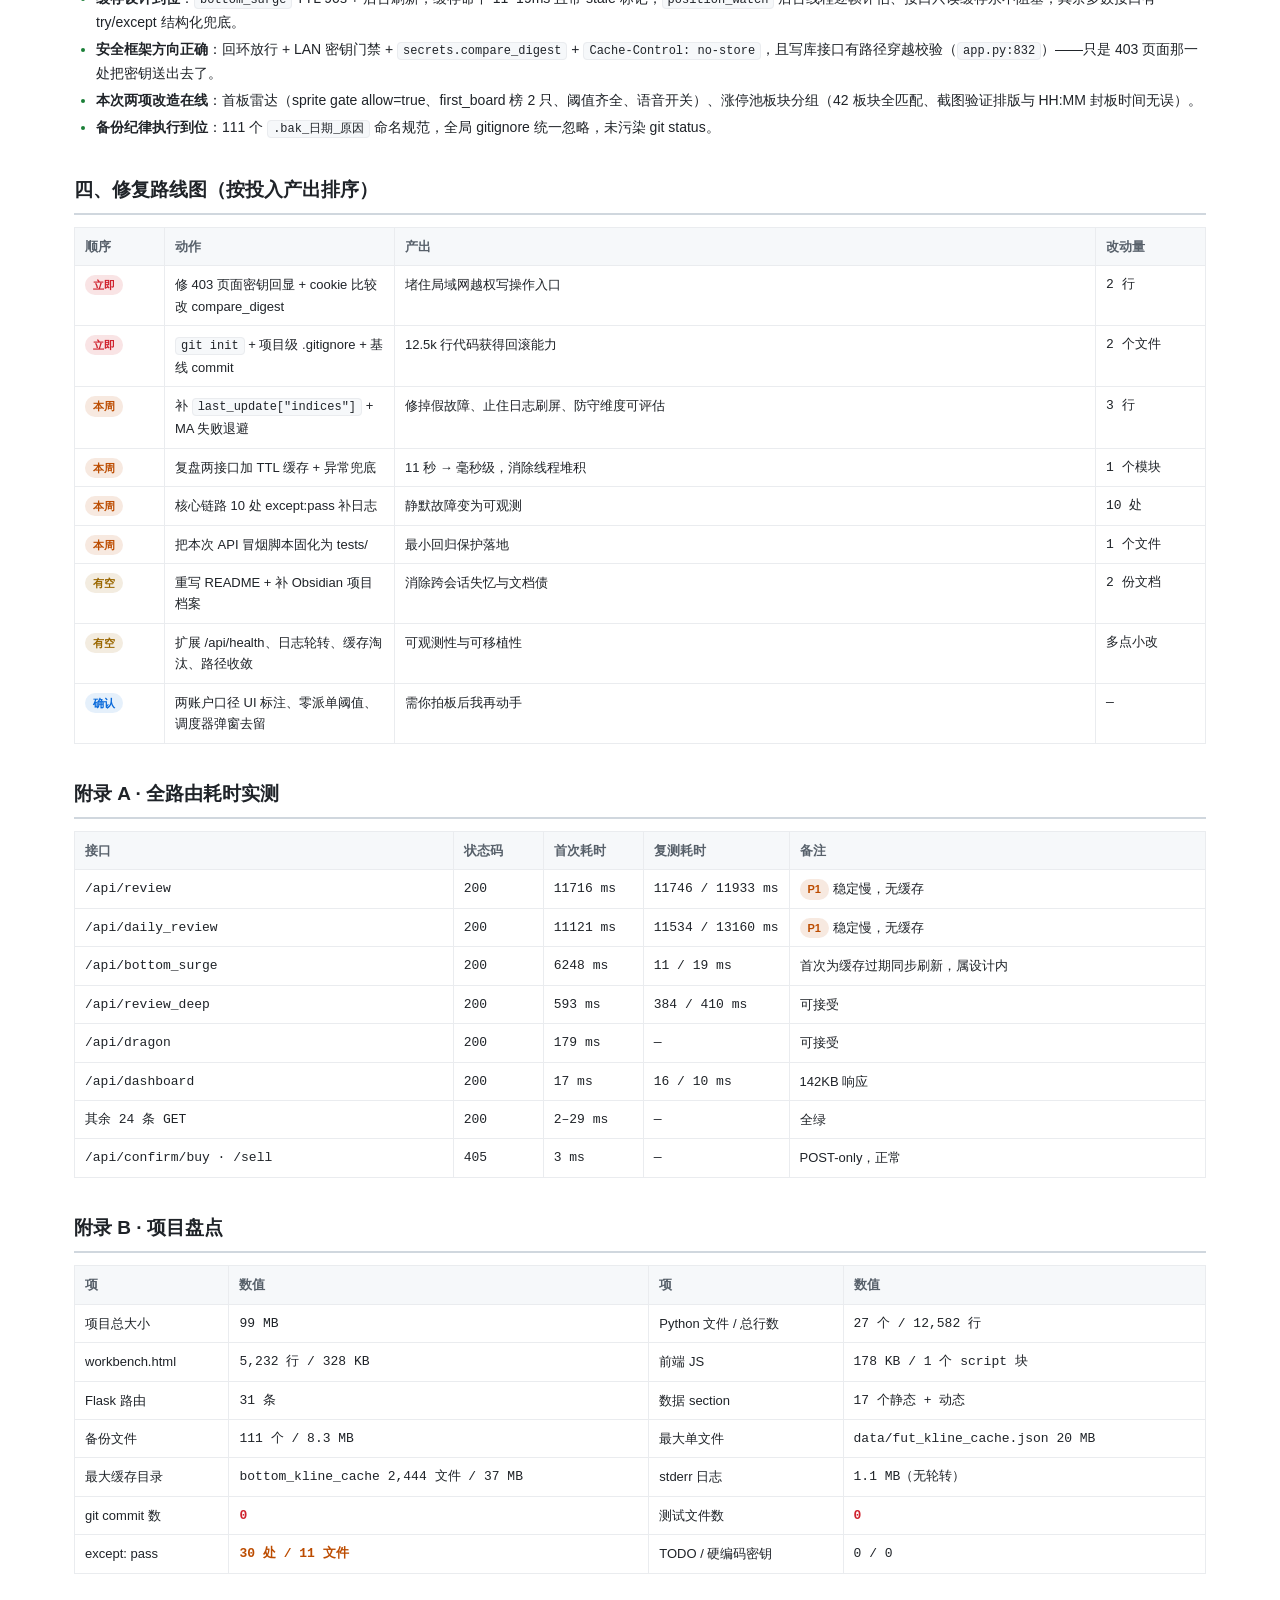
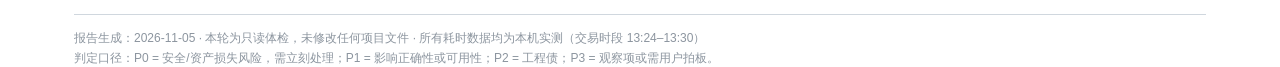
==== commit 02f1f81e: "feat: 树形导航 + 细分题材板块；体检 P0/P1 全清、P2 收敛 前端： - 侧栏改为一级可展开树形二级菜单，内容区改面包屑+统一取数状态条 - 板块涨停分布按家数降序、卡片二级下钻、细分题" ====
--- a/docs/health_check_20261105.html
+++ b/docs/health_check_20261105.html
@@ -65,6 +65,13 @@
 </head>
 <body>
 <div class="wrap">
+<div style="margin:0 0 22px;padding:12px 16px;border:1px solid #1a7f37;background:#f0fff4;border-radius:10px;font-size:13px;line-height:1.7">
+  <b>✅ 本报告所列问题已于 2026-11-05 完成修复复检（68 → 92 分）。</b>
+  P0 全清、P1 全清、P2 六项已修一项部分收敛；并额外交付了树形导航与细分题材板块。
+  逐项状态、证据与剩余项见 <a href="health_check_20261105_fix.html" style="color:#0969da">《修复复检报告》</a>。
+  本页保留为基线快照，便于对照。
+</div>
+
 
 <h1>工作台项目 · 完整体检报告</h1>
 <div class="sub">market-monitor（本地 A 股工作台，Flask · 端口 8765）</div>
